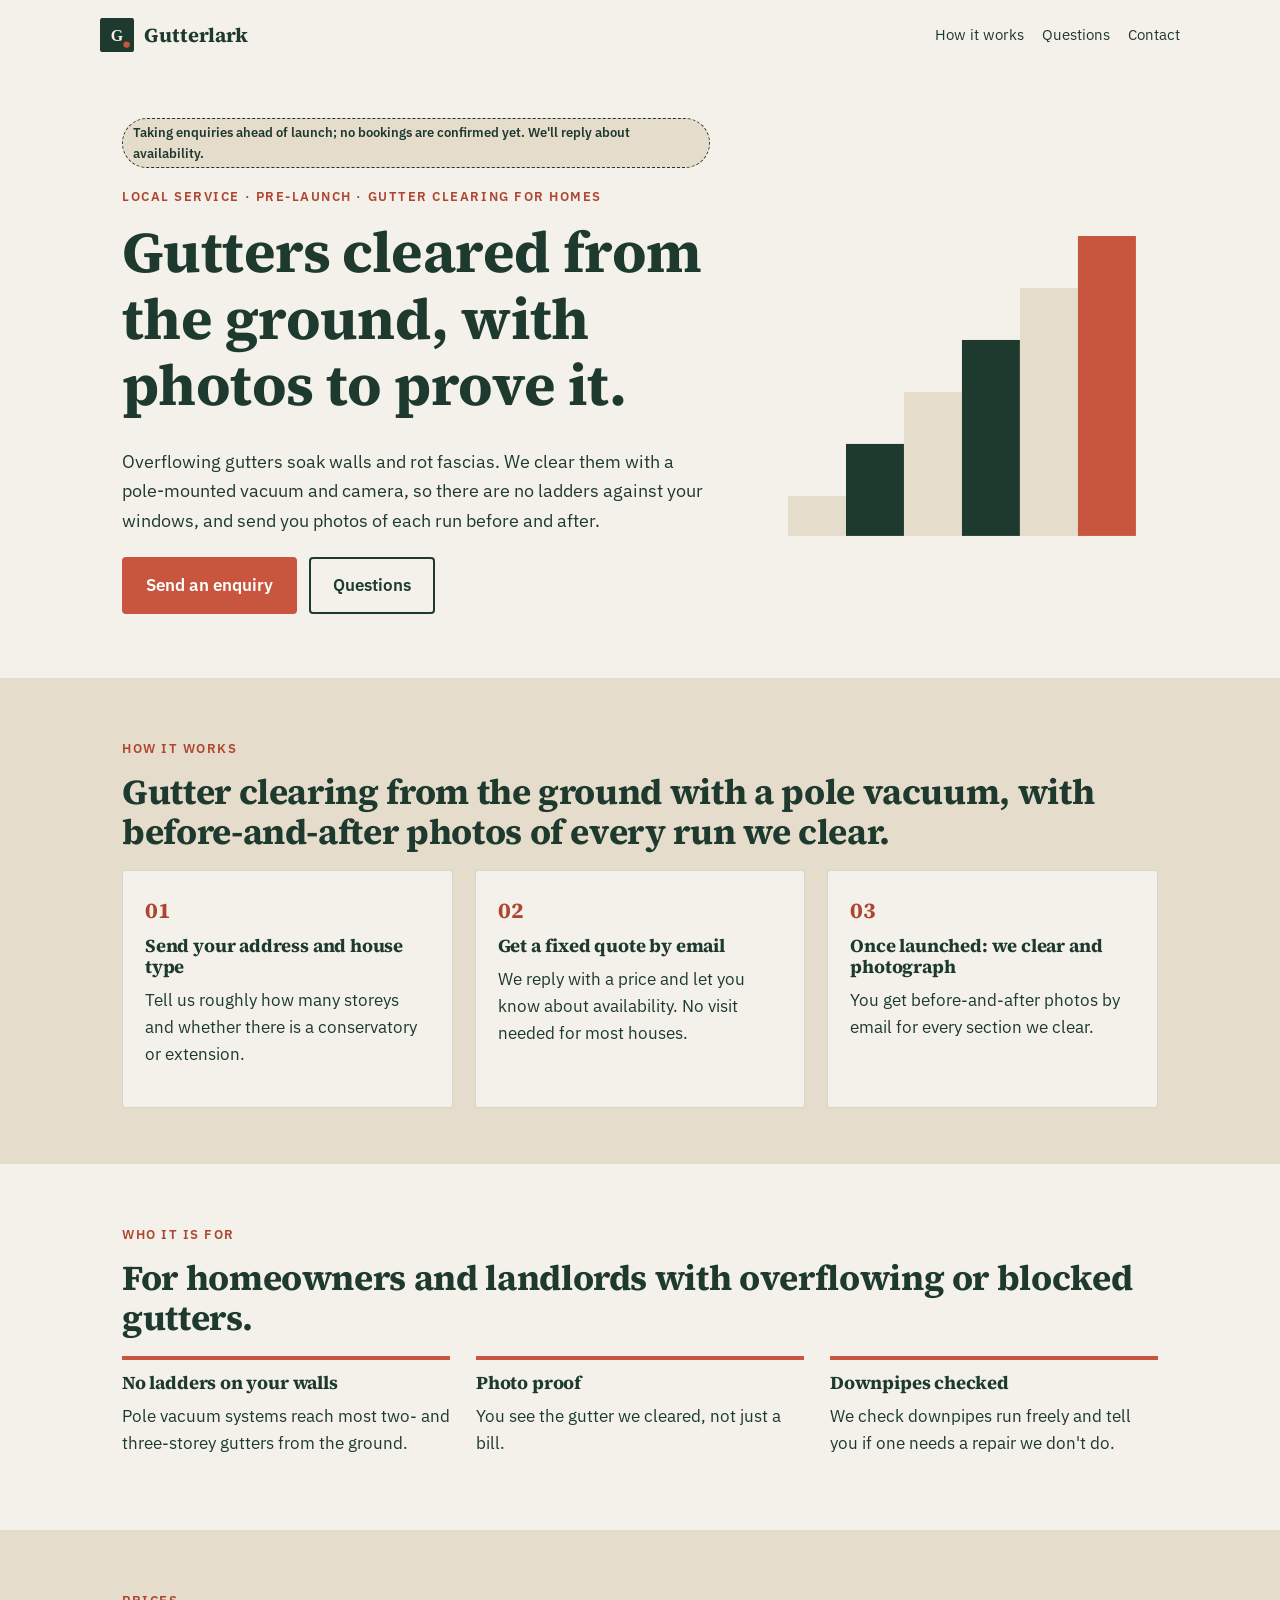
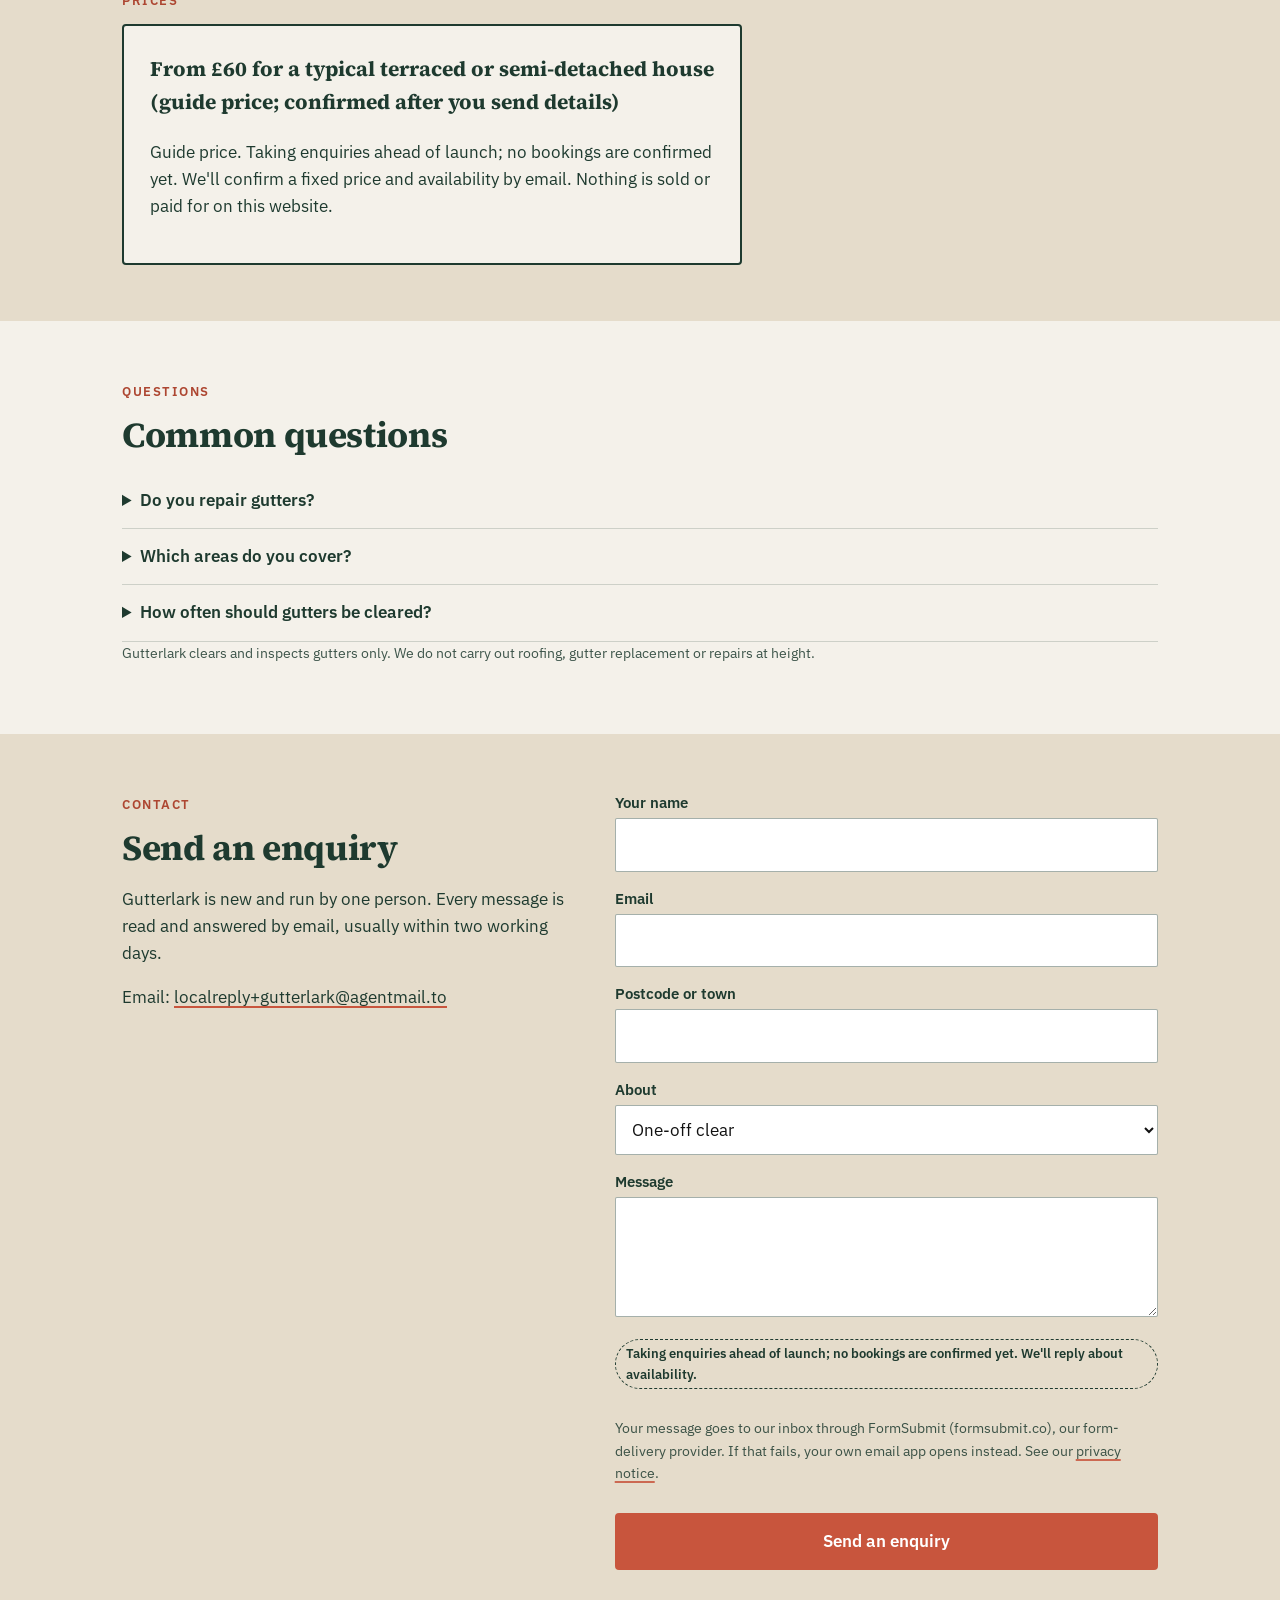
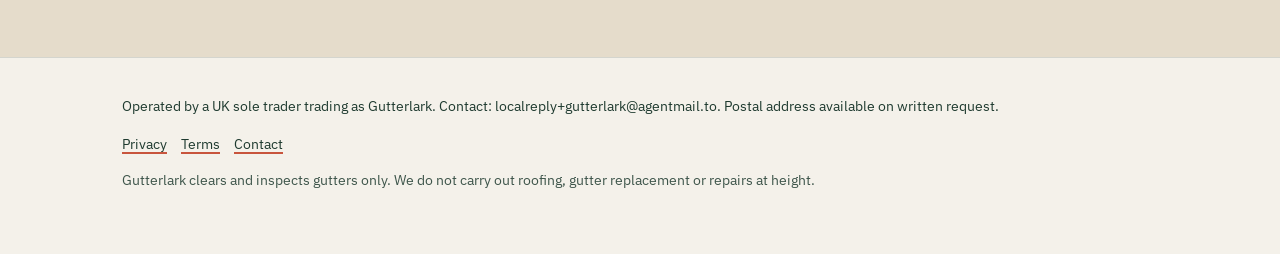
==== index.html @ 1322b107 "Publish site 2026-10-19 19:13 BST" ====
<!doctype html>
<html lang="en-GB">
<head>
<meta charset="utf-8">
<meta name="viewport" content="width=device-width, initial-scale=1">
<meta http-equiv="Content-Security-Policy" content="default-src 'self'; img-src 'self' data: https://localreplyloop.goatcounter.com; style-src 'self'; script-src 'self'; font-src 'self'; connect-src 'self' https://formsubmit.co; form-action 'self'; base-uri 'self'; object-src 'none'">
<meta name="referrer" content="strict-origin-when-cross-origin">
<title>Gutterlark: Gutters cleared from the ground, with photos to prove it</title>
<meta name="description" content="Gutter clearing from the ground with a pole vacuum, with before-and-after photos of every run we clear.">
<meta name="theme-color" content="#1E3A2F">
<meta property="og:type" content="website"><meta property="og:title" content="Gutterlark: Gutters cleared from the ground, with photos to prove it"><meta property="og:description" content="Gutter clearing from the ground with a pole vacuum, with before-and-after photos of every run we clear.">
<meta property="og:image" content="https://evanturner557-del.github.io/gutterlark/assets/og.png"><meta property="og:image:width" content="1200"><meta property="og:image:height" content="630">
<meta property="og:image:alt" content="Gutterlark: Gutters cleared from the ground, with photos to prove it."><meta property="og:site_name" content="Gutterlark"><meta property="og:locale" content="en_GB">
<meta property="og:url" content="https://evanturner557-del.github.io/gutterlark/"><meta name="twitter:card" content="summary_large_image">
<link rel="canonical" href="https://evanturner557-del.github.io/gutterlark/">
<link rel="icon" href="assets/favicon.svg" type="image/svg+xml">
<link rel="stylesheet" href="assets/site.css">
<script src="assets/config.js"></script>
<script src="assets/analytics.js" defer></script>
<script src="_shared/kit.js" defer></script>
</head>
<body>
<a class="skip" href="#main">Skip to content</a>
<header><div class="wrap top"><a class="brand" href="./"><svg viewBox="0 0 64 64" aria-hidden="true" width="34" height="34"><rect width="64" height="64" rx="4" fill="#1E3A2F"/><text x="32" y="43" text-anchor="middle" font-family="Georgia, serif" font-weight="700" font-size="30" fill="#F4F1EA">G</text><circle cx="50" cy="50" r="6" fill="#C8553D"/></svg>Gutterlark</a><nav aria-label="Primary"><a href="#how">How it works</a><a href="#faq">Questions</a><a href="#contact">Contact</a></nav></div></header><section class="hero"><div class="wrap"><div><span class="draft">Taking enquiries ahead of launch; no bookings are confirmed yet. We&#x27;ll reply about availability.</span><br><span class="eyebrow">Local service · pre-launch · Gutter clearing for homes</span><h1>Gutters cleared from the ground, with photos to prove it.</h1><p class="lede">Overflowing gutters soak walls and rot fascias. We clear them with a pole-mounted vacuum and camera, so there are no ladders against your windows, and send you photos of each run before and after.</p><div class="ctas"><a class="btn" href="#contact" data-cta="hero">Send an enquiry</a><a class="btn ghost" href="#faq" data-cta="hero-secondary">Questions</a></div></div><div class="art"><svg viewBox="0 0 400 400" role="img" aria-label="Decorative pattern" class="motif" preserveAspectRatio="xMidYMid slice"><rect x="30" y="330" width="58" height="40" fill="#E5DCCB"/><rect x="88" y="278" width="58" height="92" fill="#1E3A2F"/><rect x="146" y="226" width="58" height="144" fill="#E5DCCB"/><rect x="204" y="174" width="58" height="196" fill="#1E3A2F"/><rect x="262" y="122" width="58" height="248" fill="#E5DCCB"/><rect x="320" y="70" width="58" height="300" fill="#C8553D"/></svg></div></div></section>
<main id="main">
<section class="tint" id="how"><div class="wrap"><span class="eyebrow">How it works</span><h2>Gutter clearing from the ground with a pole vacuum, with before-and-after photos of every run we clear.</h2><div class="steps"><div class="step"><h3>Send your address and house type</h3><p>Tell us roughly how many storeys and whether there is a conservatory or extension.</p></div><div class="step"><h3>Get a fixed quote by email</h3><p>We reply with a price and let you know about availability. No visit needed for most houses.</p></div><div class="step"><h3>Once launched: we clear and photograph</h3><p>You get before-and-after photos by email for every section we clear.</p></div></div></div></section>
<section><div class="wrap"><span class="eyebrow">Who it is for</span><h2>For homeowners and landlords with overflowing or blocked gutters.</h2><div class="points"><div class="point"><h3>No ladders on your walls</h3><p>Pole vacuum systems reach most two- and three-storey gutters from the ground.</p></div><div class="point"><h3>Photo proof</h3><p>You see the gutter we cleared, not just a bill.</p></div><div class="point"><h3>Downpipes checked</h3><p>We check downpipes run freely and tell you if one needs a repair we don&#x27;t do.</p></div></div></div></section>
<section class="tint" id="price"><div class="wrap"><span class="eyebrow">Prices</span><div class="pricebox"><p class="price">From £60 for a typical terraced or semi-detached house (guide price; confirmed after you send details)</p><p>Guide price. Taking enquiries ahead of launch; no bookings are confirmed yet. We&#x27;ll confirm a fixed price and availability by email. Nothing is sold or paid for on this website.</p></div></div></section>
<section id="faq"><div class="wrap"><span class="eyebrow">Questions</span><h2>Common questions</h2><details><summary>Do you repair gutters?</summary><p>No. We clear and check them. If we see a cracked joint or a loose bracket we tell you, with a photo, so you can get it fixed by a roofer.</p></details><details><summary>Which areas do you cover?</summary><p>Send your postcode in the form. We will tell you straight away if you are outside the area we can reach.</p></details><details><summary>How often should gutters be cleared?</summary><p>Most houses need it once a year, more often near tall trees. We will not push a plan you do not need.</p></details><p class="fine" style="margin-top:18px">Gutterlark clears and inspects gutters only. We do not carry out roofing, gutter replacement or repairs at height.</p></div></section>
<section class="tint" id="contact"><div class="wrap contact-grid"><div><span class="eyebrow">Contact</span><h2>Send an enquiry</h2><p>Gutterlark is new and run by one person. Every message is read and answered by email, usually within two working days.</p><p>Email: <a href="mailto:localreply+gutterlark@agentmail.to">localreply+gutterlark@agentmail.to</a></p></div><form class="form" data-contact data-formsubmit="localreply+gutterlark@agentmail.to" data-email="localreply+gutterlark@agentmail.to" data-subject="Gutterlark enquiry" novalidate>
<div><label for="f-name">Your name</label><input id="f-name" name="name" autocomplete="name" required></div>
<div><label for="f-email">Email</label><input id="f-email" name="email" type="email" autocomplete="email" required></div>
<div><label for="f-postcode">Postcode or town</label><input id="f-postcode" name="postcode" autocomplete="postal-code"></div><div><label for="f-plan">About</label><select id="f-plan" name="plan"><option value="One-off clear">One-off clear</option><option value="Clear plus downpipe check">Clear plus downpipe check</option><option value="Landlord with several properties">Landlord with several properties</option></select></div>
<div><label for="f-message">Message</label><textarea id="f-message" name="message"></textarea></div>
<p class="draft">Taking enquiries ahead of launch; no bookings are confirmed yet. We&#x27;ll reply about availability.</p><p class="hint">Your message goes to our inbox through FormSubmit (formsubmit.co), our form-delivery provider. If that fails, your own email app opens instead. See our <a href="privacy.html">privacy notice</a>.</p>
<button class="btn" type="submit">Send an enquiry</button>
<p class="form-status" role="status" aria-live="polite"></p>
</form></div></section>
</main><footer><div class="wrap"><p>Operated by a UK sole trader trading as Gutterlark. Contact: localreply+gutterlark@agentmail.to. Postal address available on written request.</p>
<p><a href="privacy.html">Privacy</a><a href="terms.html">Terms</a><a href="./#contact">Contact</a></p>
<p class="fine">Gutterlark clears and inspects gutters only. We do not carry out roofing, gutter replacement or repairs at height.</p></div></footer>
</body></html>
---- assets/site.css ----
@font-face{font-family:'Source Serif 4';font-weight:700;font-style:normal;font-display:swap;src:url(fonts/source-serif-4-latin-700-normal.woff2) format('woff2')}
@font-face{font-family:'IBM Plex Sans';font-weight:400;font-style:normal;font-display:swap;src:url(fonts/ibm-plex-sans-latin-400-normal.woff2) format('woff2')}
@font-face{font-family:'IBM Plex Sans';font-weight:600;font-style:normal;font-display:swap;src:url(fonts/ibm-plex-sans-latin-600-normal.woff2) format('woff2')}
:root{--ink:#1E3A2F;--paper:#F4F1EA;--acc:#C8553D;--acc-text:#AD4631;--on-acc:#FFFFFF;--soft:#E5DCCB;--on-ink:#F4F1EA;--r:4px;--br:4px;--head:'Source Serif 4', Georgia, serif;--body:'IBM Plex Sans', system-ui, sans-serif}
*,*::before,*::after{box-sizing:border-box}html{scroll-behavior:smooth}@media (prefers-reduced-motion:reduce){html{scroll-behavior:auto}*{transition:none!important}}
body{margin:0;font-family:var(--body);color:var(--ink);background:var(--paper);line-height:1.6;font-size:17px;-webkit-font-smoothing:antialiased}
h1,h2,h3{font-family:var(--head);line-height:1.15;margin:0 0 .5em;letter-spacing:-.01em}h1{font-size:clamp(2.1rem,5vw,3.6rem)}h2{font-size:clamp(1.5rem,3vw,2.2rem)}h3{font-size:1.15rem}
p{margin:0 0 1em}a{color:var(--ink);text-decoration-color:var(--acc);text-underline-offset:3px;text-decoration-thickness:2px}
.wrap{max-width:1080px;margin:0 auto;padding:0 22px}.skip{position:absolute;left:-999px}.skip:focus{left:12px;top:12px;background:var(--ink);color:var(--on-ink);padding:8px 12px;z-index:9}
:focus-visible{outline:3px solid var(--acc);outline-offset:2px}
.top{display:flex;align-items:center;justify-content:space-between;padding:18px 0;gap:16px}.brand{display:flex;align-items:center;gap:10px;font-family:var(--head);font-weight:700;font-size:1.25rem;text-decoration:none}
.top nav a{margin-left:18px;font-size:.95rem;text-decoration:none}.top nav a:hover{text-decoration:underline}
.btn{display:inline-block;background:var(--acc);color:var(--on-acc);padding:13px 22px;border-radius:var(--br);font-weight:600;text-decoration:none;border:2px solid var(--acc);cursor:pointer;font:inherit;font-weight:600}
.btn:hover{filter:brightness(.94)}.btn.ghost{background:transparent;color:var(--ink);border-color:var(--ink)}
.eyebrow{display:inline-block;font-size:.8rem;letter-spacing:.12em;text-transform:uppercase;font-weight:600;color:var(--acc-text);margin-bottom:12px}
.hero{padding:48px 0 64px}.hero .lede{font-size:1.15rem;max-width:40em}.ctas{display:flex;gap:12px;flex-wrap:wrap;margin-top:22px}
.motif{width:100%;height:auto;max-width:420px;display:block}
.draft{display:inline-block;background:var(--soft);border:1px dashed var(--ink);padding:3px 10px;border-radius:999px;font-size:.82rem;font-weight:600;margin-bottom:14px}
section{padding:56px 0}.tint{background:var(--soft)}
.steps{display:grid;grid-template-columns:repeat(auto-fit,minmax(220px,1fr));gap:22px;counter-reset:s}
.step{padding:22px;border-radius:var(--r);background:var(--paper);border:1px solid color-mix(in srgb,var(--ink) 14%,transparent)}
.step::before{counter-increment:s;content:"0" counter(s);font-family:var(--head);font-weight:700;color:var(--acc-text);display:block;font-size:1.4rem;margin-bottom:6px}
.points{display:grid;grid-template-columns:repeat(auto-fit,minmax(240px,1fr));gap:26px}.point h3{border-top:4px solid var(--acc);padding-top:12px}
.price{font-family:var(--head);font-size:1.3rem;font-weight:700}.pricebox{border:2px solid var(--ink);border-radius:var(--r);padding:26px;max-width:620px;background:var(--paper)}
details{border-bottom:1px solid color-mix(in srgb,var(--ink) 18%,transparent);padding:14px 0}summary{cursor:pointer;font-weight:600}details p{margin-top:10px}
.form{display:grid;gap:14px;max-width:620px}.form label{font-weight:600;font-size:.95rem;display:block;margin-bottom:4px}
.form input,.form textarea,.form select{width:100%;padding:12px;border:1.5px solid color-mix(in srgb,var(--ink) 40%,transparent);border-radius:calc(var(--r)/2);font:inherit;background:#fff;color:#111}
.form textarea{min-height:120px}.hint,.fine{font-size:.88rem;opacity:.85}.form-status{font-weight:600}
.contact-grid{display:grid;grid-template-columns:1fr 1.2fr;gap:40px}@media(max-width:800px){.contact-grid{grid-template-columns:1fr}.top nav{display:none}}
footer{padding:36px 0 48px;font-size:.9rem;border-top:1px solid color-mix(in srgb,var(--ink) 15%,transparent)}footer a{margin-right:14px}
.tool{background:var(--paper);border:2px solid var(--ink);border-radius:var(--r);padding:26px;max-width:640px}.tool .row{display:grid;grid-template-columns:1fr 140px;gap:12px;align-items:center;margin-bottom:10px}
.tool input[type=number]{padding:10px;border:1.5px solid var(--ink);border-radius:8px;font:inherit;width:100%}.result{margin-top:16px;padding:16px;background:var(--soft);border-radius:calc(var(--r)/2);min-height:3em}
.check h3{margin-top:18px}.check label{display:flex;gap:10px;align-items:flex-start;padding:6px 0}.check input{width:20px;height:20px;accent-color:var(--acc)}
.legal{max-width:760px}.legal h2{font-size:1.3rem;margin-top:1.6em}
.hero .wrap{display:grid;grid-template-columns:1.25fr .85fr;gap:48px;align-items:center}@media(max-width:800px){.hero .wrap{grid-template-columns:1fr}.hero .art{max-width:280px}}
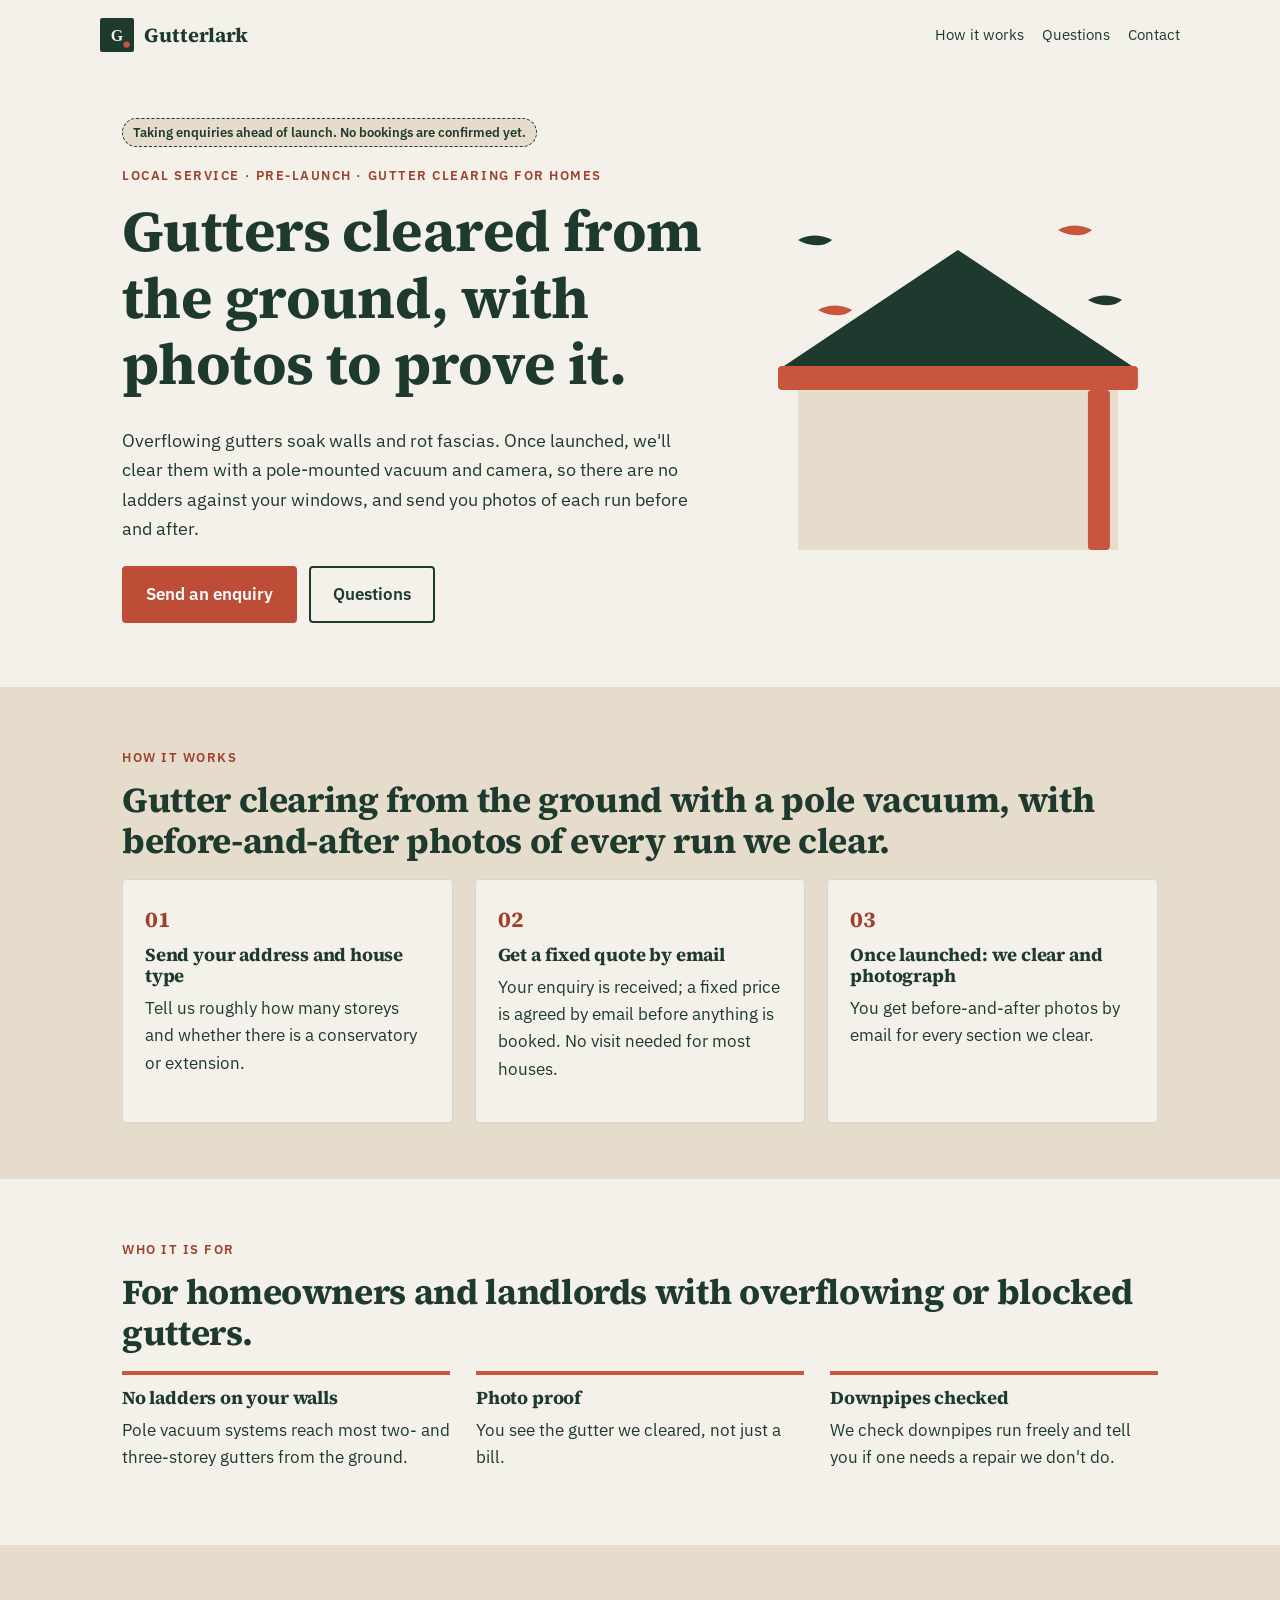
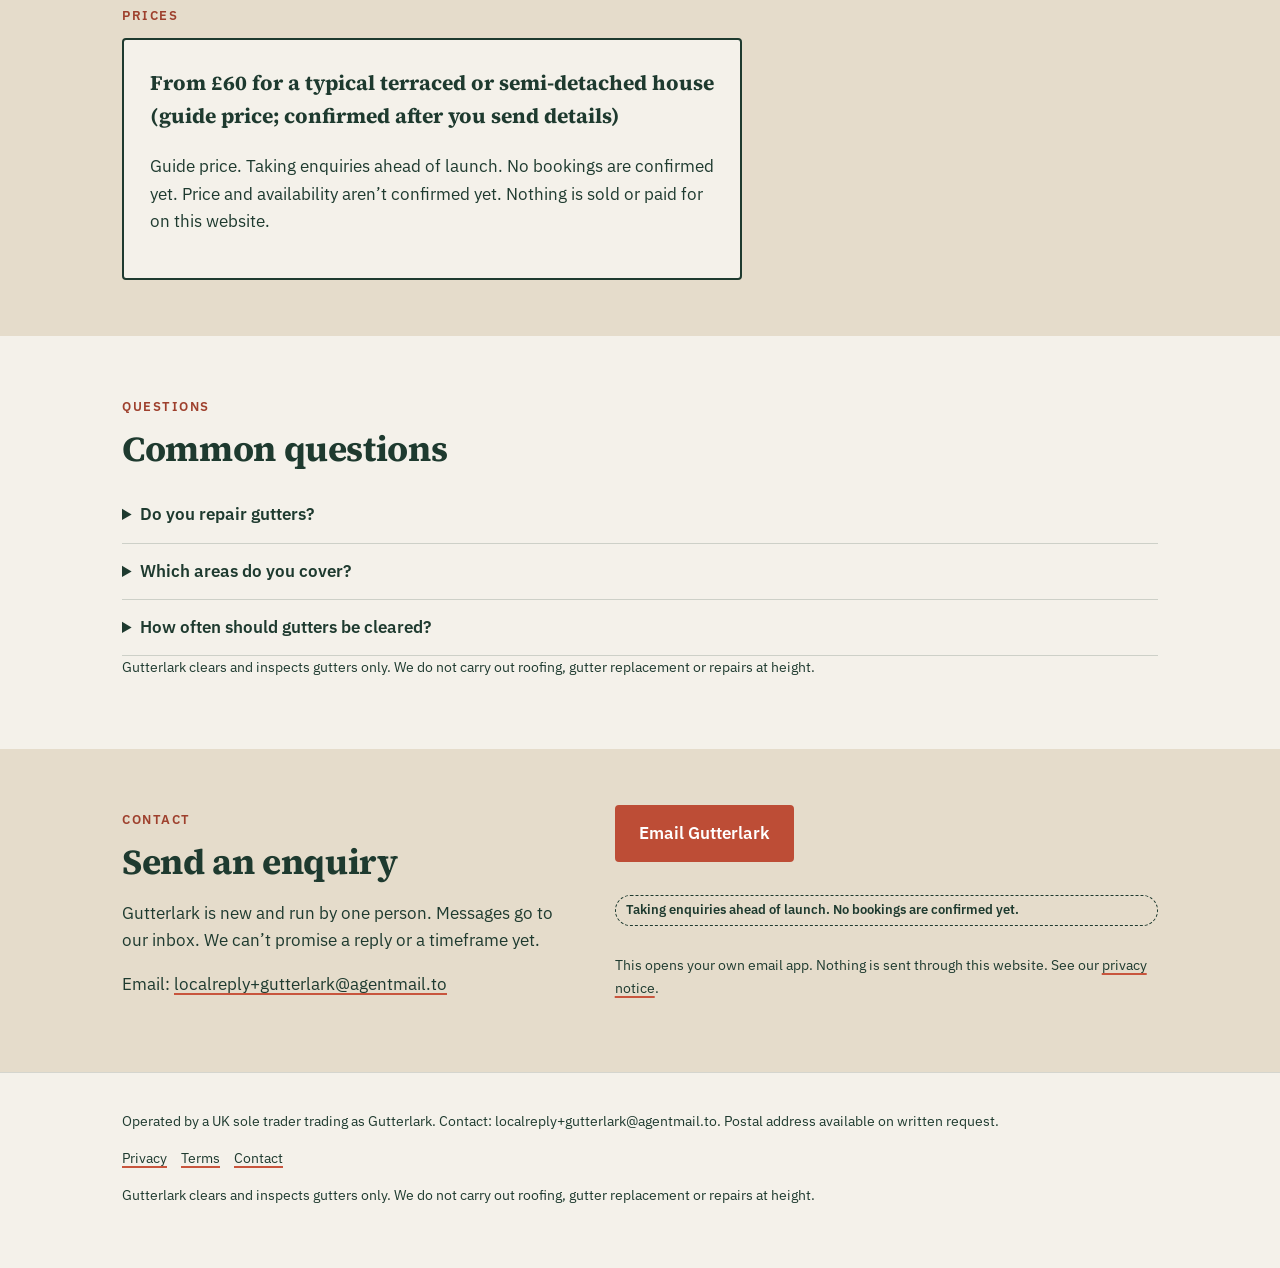
==== commit e5ec38f9: "Publish site 2026-10-21 08:27 BST" ====
--- a/index.html
+++ b/index.html
@@ -3,7 +3,7 @@
 <head>
 <meta charset="utf-8">
 <meta name="viewport" content="width=device-width, initial-scale=1">
-<meta http-equiv="Content-Security-Policy" content="default-src 'self'; img-src 'self' data: https://localreplyloop.goatcounter.com; style-src 'self'; script-src 'self'; font-src 'self'; connect-src 'self' https://formsubmit.co; form-action 'self'; base-uri 'self'; object-src 'none'">
+<meta http-equiv="Content-Security-Policy" content="default-src 'self'; img-src 'self' data: https://localreplyloop.goatcounter.com; style-src 'self'; script-src 'self'; font-src 'self'; connect-src 'self'; form-action 'self'; base-uri 'self'; object-src 'none'">
 <meta name="referrer" content="strict-origin-when-cross-origin">
 <title>Gutterlark: Gutters cleared from the ground, with photos to prove it</title>
 <meta name="description" content="Gutter clearing from the ground with a pole vacuum, with before-and-after photos of every run we clear.">
@@ -21,21 +21,14 @@
 </head>
 <body>
 <a class="skip" href="#main">Skip to content</a>
-<header><div class="wrap top"><a class="brand" href="./"><svg viewBox="0 0 64 64" aria-hidden="true" width="34" height="34"><rect width="64" height="64" rx="4" fill="#1E3A2F"/><text x="32" y="43" text-anchor="middle" font-family="Georgia, serif" font-weight="700" font-size="30" fill="#F4F1EA">G</text><circle cx="50" cy="50" r="6" fill="#C8553D"/></svg>Gutterlark</a><nav aria-label="Primary"><a href="#how">How it works</a><a href="#faq">Questions</a><a href="#contact">Contact</a></nav></div></header><section class="hero"><div class="wrap"><div><span class="draft">Taking enquiries ahead of launch; no bookings are confirmed yet. We&#x27;ll reply about availability.</span><br><span class="eyebrow">Local service · pre-launch · Gutter clearing for homes</span><h1>Gutters cleared from the ground, with photos to prove it.</h1><p class="lede">Overflowing gutters soak walls and rot fascias. We clear them with a pole-mounted vacuum and camera, so there are no ladders against your windows, and send you photos of each run before and after.</p><div class="ctas"><a class="btn" href="#contact" data-cta="hero">Send an enquiry</a><a class="btn ghost" href="#faq" data-cta="hero-secondary">Questions</a></div></div><div class="art"><svg viewBox="0 0 400 400" role="img" aria-label="Decorative pattern" class="motif" preserveAspectRatio="xMidYMid slice"><rect x="30" y="330" width="58" height="40" fill="#E5DCCB"/><rect x="88" y="278" width="58" height="92" fill="#1E3A2F"/><rect x="146" y="226" width="58" height="144" fill="#E5DCCB"/><rect x="204" y="174" width="58" height="196" fill="#1E3A2F"/><rect x="262" y="122" width="58" height="248" fill="#E5DCCB"/><rect x="320" y="70" width="58" height="300" fill="#C8553D"/></svg></div></div></section>
+<header><div class="wrap top"><a class="brand" href="./"><svg viewBox="0 0 64 64" aria-hidden="true" width="34" height="34"><rect width="64" height="64" rx="4" fill="#1E3A2F"/><text x="32" y="43" text-anchor="middle" font-family="Georgia, serif" font-weight="700" font-size="30" fill="#F4F1EA">G</text><circle cx="50" cy="50" r="6" fill="#C8553D"/></svg>Gutterlark</a><nav aria-label="Primary"><a href="#how">How it works</a><a href="#faq">Questions</a><a href="#contact">Contact</a></nav></div></header>
 <main id="main">
-<section class="tint" id="how"><div class="wrap"><span class="eyebrow">How it works</span><h2>Gutter clearing from the ground with a pole vacuum, with before-and-after photos of every run we clear.</h2><div class="steps"><div class="step"><h3>Send your address and house type</h3><p>Tell us roughly how many storeys and whether there is a conservatory or extension.</p></div><div class="step"><h3>Get a fixed quote by email</h3><p>We reply with a price and let you know about availability. No visit needed for most houses.</p></div><div class="step"><h3>Once launched: we clear and photograph</h3><p>You get before-and-after photos by email for every section we clear.</p></div></div></div></section>
+<section class="hero"><div class="wrap"><div><span class="draft">Taking enquiries ahead of launch. No bookings are confirmed yet.</span><br><span class="eyebrow">Local service · pre-launch · Gutter clearing for homes</span><h1>Gutters cleared from the ground, with photos to prove it.</h1><p class="lede">Overflowing gutters soak walls and rot fascias. Once launched, we&#x27;ll clear them with a pole-mounted vacuum and camera, so there are no ladders against your windows, and send you photos of each run before and after.</p><div class="ctas"><a class="btn" href="#contact" data-cta="hero">Send an enquiry</a><a class="btn ghost" href="#faq" data-cta="hero-secondary">Questions</a></div></div><div class="art"><svg viewBox="0 0 400 400" aria-hidden="true" focusable="false" class="motif"><path d="M20 200 L200 80 L380 200Z" fill="#1E3A2F"/><rect x="40" y="200" width="320" height="180" fill="#E5DCCB"/><rect x="20" y="196" width="360" height="24" rx="4" fill="#C8553D"/><rect x="330" y="220" width="22" height="160" rx="4" fill="#C8553D"/><path d="M40 70 c18 -10 34 0 34 0 c-14 12 -34 0 -34 0z" fill="#1E3A2F"/><path d="M300 60 c18 -10 34 0 34 0 c-14 12 -34 0 -34 0z" fill="#C8553D"/><path d="M330 130 c18 -10 34 0 34 0 c-14 12 -34 0 -34 0z" fill="#1E3A2F"/><path d="M60 140 c18 -10 34 0 34 0 c-14 12 -34 0 -34 0z" fill="#C8553D"/></svg></div></div></section>
+<section class="tint" id="how"><div class="wrap"><span class="eyebrow">How it works</span><h2>Gutter clearing from the ground with a pole vacuum, with before-and-after photos of every run we clear.</h2><div class="steps"><div class="step"><h3>Send your address and house type</h3><p>Tell us roughly how many storeys and whether there is a conservatory or extension.</p></div><div class="step"><h3>Get a fixed quote by email</h3><p>Your enquiry is received; a fixed price is agreed by email before anything is booked. No visit needed for most houses.</p></div><div class="step"><h3>Once launched: we clear and photograph</h3><p>You get before-and-after photos by email for every section we clear.</p></div></div></div></section>
 <section><div class="wrap"><span class="eyebrow">Who it is for</span><h2>For homeowners and landlords with overflowing or blocked gutters.</h2><div class="points"><div class="point"><h3>No ladders on your walls</h3><p>Pole vacuum systems reach most two- and three-storey gutters from the ground.</p></div><div class="point"><h3>Photo proof</h3><p>You see the gutter we cleared, not just a bill.</p></div><div class="point"><h3>Downpipes checked</h3><p>We check downpipes run freely and tell you if one needs a repair we don&#x27;t do.</p></div></div></div></section>
-<section class="tint" id="price"><div class="wrap"><span class="eyebrow">Prices</span><div class="pricebox"><p class="price">From £60 for a typical terraced or semi-detached house (guide price; confirmed after you send details)</p><p>Guide price. Taking enquiries ahead of launch; no bookings are confirmed yet. We&#x27;ll confirm a fixed price and availability by email. Nothing is sold or paid for on this website.</p></div></div></section>
+<section class="tint" id="price"><div class="wrap"><span class="eyebrow">Prices</span><div class="pricebox"><p class="price">From £60 for a typical terraced or semi-detached house (guide price; confirmed after you send details)</p><p>Guide price. Taking enquiries ahead of launch. No bookings are confirmed yet. Price and availability aren’t confirmed yet. Nothing is sold or paid for on this website.</p></div></div></section>
 <section id="faq"><div class="wrap"><span class="eyebrow">Questions</span><h2>Common questions</h2><details><summary>Do you repair gutters?</summary><p>No. We clear and check them. If we see a cracked joint or a loose bracket we tell you, with a photo, so you can get it fixed by a roofer.</p></details><details><summary>Which areas do you cover?</summary><p>Send your postcode in the form. We will tell you straight away if you are outside the area we can reach.</p></details><details><summary>How often should gutters be cleared?</summary><p>Most houses need it once a year, more often near tall trees. We will not push a plan you do not need.</p></details><p class="fine" style="margin-top:18px">Gutterlark clears and inspects gutters only. We do not carry out roofing, gutter replacement or repairs at height.</p></div></section>
-<section class="tint" id="contact"><div class="wrap contact-grid"><div><span class="eyebrow">Contact</span><h2>Send an enquiry</h2><p>Gutterlark is new and run by one person. Every message is read and answered by email, usually within two working days.</p><p>Email: <a href="mailto:localreply+gutterlark@agentmail.to">localreply+gutterlark@agentmail.to</a></p></div><form class="form" data-contact data-formsubmit="localreply+gutterlark@agentmail.to" data-email="localreply+gutterlark@agentmail.to" data-subject="Gutterlark enquiry" novalidate>
-<div><label for="f-name">Your name</label><input id="f-name" name="name" autocomplete="name" required></div>
-<div><label for="f-email">Email</label><input id="f-email" name="email" type="email" autocomplete="email" required></div>
-<div><label for="f-postcode">Postcode or town</label><input id="f-postcode" name="postcode" autocomplete="postal-code"></div><div><label for="f-plan">About</label><select id="f-plan" name="plan"><option value="One-off clear">One-off clear</option><option value="Clear plus downpipe check">Clear plus downpipe check</option><option value="Landlord with several properties">Landlord with several properties</option></select></div>
-<div><label for="f-message">Message</label><textarea id="f-message" name="message"></textarea></div>
-<p class="draft">Taking enquiries ahead of launch; no bookings are confirmed yet. We&#x27;ll reply about availability.</p><p class="hint">Your message goes to our inbox through FormSubmit (formsubmit.co), our form-delivery provider. If that fails, your own email app opens instead. See our <a href="privacy.html">privacy notice</a>.</p>
-<button class="btn" type="submit">Send an enquiry</button>
-<p class="form-status" role="status" aria-live="polite"></p>
-</form></div></section>
+<section class="tint" id="contact"><div class="wrap contact-grid"><div><span class="eyebrow">Contact</span><h2>Send an enquiry</h2><p>Gutterlark is new and run by one person. Messages go to our inbox. We can’t promise a reply or a timeframe yet.</p><p>Email: <a href="mailto:localreply+gutterlark@agentmail.to">localreply+gutterlark@agentmail.to</a></p></div><div class="form contact-mail"><p><a class="btn" href="mailto:localreply+gutterlark@agentmail.to?subject=%5BGutterlark%5D%20Enquiry" data-cta="enquire">Email Gutterlark</a></p><p class="draft">Taking enquiries ahead of launch. No bookings are confirmed yet.</p><p class="hint">This opens your own email app. Nothing is sent through this website. See our <a href="privacy.html">privacy notice</a>.</p></div></div></section>
 </main><footer><div class="wrap"><p>Operated by a UK sole trader trading as Gutterlark. Contact: localreply+gutterlark@agentmail.to. Postal address available on written request.</p>
 <p><a href="privacy.html">Privacy</a><a href="terms.html">Terms</a><a href="./#contact">Contact</a></p>
 <p class="fine">Gutterlark clears and inspects gutters only. We do not carry out roofing, gutter replacement or repairs at height.</p></div></footer>
--- a/assets/site.css
+++ b/assets/site.css
@@ -1,7 +1,7 @@
 @font-face{font-family:'Source Serif 4';font-weight:700;font-style:normal;font-display:swap;src:url(fonts/source-serif-4-latin-700-normal.woff2) format('woff2')}
 @font-face{font-family:'IBM Plex Sans';font-weight:400;font-style:normal;font-display:swap;src:url(fonts/ibm-plex-sans-latin-400-normal.woff2) format('woff2')}
 @font-face{font-family:'IBM Plex Sans';font-weight:600;font-style:normal;font-display:swap;src:url(fonts/ibm-plex-sans-latin-600-normal.woff2) format('woff2')}
-:root{--ink:#1E3A2F;--paper:#F4F1EA;--acc:#C8553D;--acc-text:#AD4631;--on-acc:#FFFFFF;--soft:#E5DCCB;--on-ink:#F4F1EA;--r:4px;--br:4px;--head:'Source Serif 4', Georgia, serif;--body:'IBM Plex Sans', system-ui, sans-serif}
+:root{--ink:#1E3A2F;--paper:#F4F1EA;--acc:#C8553D;--acc-text:#9E402D;--on-acc:#FFFFFF;--acc-btn:#BD4D36;--soft:#E5DCCB;--on-ink:#F4F1EA;--r:4px;--br:4px;--head:'Source Serif 4', Georgia, serif;--body:'IBM Plex Sans', system-ui, sans-serif}
 *,*::before,*::after{box-sizing:border-box}html{scroll-behavior:smooth}@media (prefers-reduced-motion:reduce){html{scroll-behavior:auto}*{transition:none!important}}
 body{margin:0;font-family:var(--body);color:var(--ink);background:var(--paper);line-height:1.6;font-size:17px;-webkit-font-smoothing:antialiased}
 h1,h2,h3{font-family:var(--head);line-height:1.15;margin:0 0 .5em;letter-spacing:-.01em}h1{font-size:clamp(2.1rem,5vw,3.6rem)}h2{font-size:clamp(1.5rem,3vw,2.2rem)}h3{font-size:1.15rem}
@@ -10,11 +10,11 @@
 :focus-visible{outline:3px solid var(--acc);outline-offset:2px}
 .top{display:flex;align-items:center;justify-content:space-between;padding:18px 0;gap:16px}.brand{display:flex;align-items:center;gap:10px;font-family:var(--head);font-weight:700;font-size:1.25rem;text-decoration:none}
 .top nav a{margin-left:18px;font-size:.95rem;text-decoration:none}.top nav a:hover{text-decoration:underline}
-.btn{display:inline-block;background:var(--acc);color:var(--on-acc);padding:13px 22px;border-radius:var(--br);font-weight:600;text-decoration:none;border:2px solid var(--acc);cursor:pointer;font:inherit;font-weight:600}
-.btn:hover{filter:brightness(.94)}.btn.ghost{background:transparent;color:var(--ink);border-color:var(--ink)}
+.btn{display:inline-block;background:var(--acc-btn);color:var(--on-acc);padding:13px 22px;border-radius:var(--br);font-weight:600;text-decoration:none;border:2px solid var(--acc-btn);cursor:pointer;font:inherit;font-weight:600}
+.btn:hover{filter:none;box-shadow:inset 0 0 0 2px currentColor}.btn.ghost{background:transparent;color:var(--ink);border-color:var(--ink)}
 .eyebrow{display:inline-block;font-size:.8rem;letter-spacing:.12em;text-transform:uppercase;font-weight:600;color:var(--acc-text);margin-bottom:12px}
 .hero{padding:48px 0 64px}.hero .lede{font-size:1.15rem;max-width:40em}.ctas{display:flex;gap:12px;flex-wrap:wrap;margin-top:22px}
-.motif{width:100%;height:auto;max-width:420px;display:block}
+.motif{width:100%;height:auto;max-width:420px;display:block}.art{margin:0}
 .draft{display:inline-block;background:var(--soft);border:1px dashed var(--ink);padding:3px 10px;border-radius:999px;font-size:.82rem;font-weight:600;margin-bottom:14px}
 section{padding:56px 0}.tint{background:var(--soft)}
 .steps{display:grid;grid-template-columns:repeat(auto-fit,minmax(220px,1fr));gap:22px;counter-reset:s}
@@ -25,11 +25,11 @@
 details{border-bottom:1px solid color-mix(in srgb,var(--ink) 18%,transparent);padding:14px 0}summary{cursor:pointer;font-weight:600}details p{margin-top:10px}
 .form{display:grid;gap:14px;max-width:620px}.form label{font-weight:600;font-size:.95rem;display:block;margin-bottom:4px}
 .form input,.form textarea,.form select{width:100%;padding:12px;border:1.5px solid color-mix(in srgb,var(--ink) 40%,transparent);border-radius:calc(var(--r)/2);font:inherit;background:#fff;color:#111}
-.form textarea{min-height:120px}.hint,.fine{font-size:.88rem;opacity:.85}.form-status{font-weight:600}
-.contact-grid{display:grid;grid-template-columns:1fr 1.2fr;gap:40px}@media(max-width:800px){.contact-grid{grid-template-columns:1fr}.top nav{display:none}}
+.form textarea{min-height:120px}.hint,.fine{font-size:.88rem}.form-status{font-weight:600}
+.contact-grid{display:grid;grid-template-columns:1fr 1.2fr;gap:40px}@media(max-width:800px){.contact-grid{grid-template-columns:1fr}.top nav a:not([href="#contact"]){display:none}.top nav a{margin-left:0;padding:10px 0;font-weight:600}}
 footer{padding:36px 0 48px;font-size:.9rem;border-top:1px solid color-mix(in srgb,var(--ink) 15%,transparent)}footer a{margin-right:14px}
 .tool{background:var(--paper);border:2px solid var(--ink);border-radius:var(--r);padding:26px;max-width:640px}.tool .row{display:grid;grid-template-columns:1fr 140px;gap:12px;align-items:center;margin-bottom:10px}
 .tool input[type=number]{padding:10px;border:1.5px solid var(--ink);border-radius:8px;font:inherit;width:100%}.result{margin-top:16px;padding:16px;background:var(--soft);border-radius:calc(var(--r)/2);min-height:3em}
 .check h3{margin-top:18px}.check label{display:flex;gap:10px;align-items:flex-start;padding:6px 0}.check input{width:20px;height:20px;accent-color:var(--acc)}
 .legal{max-width:760px}.legal h2{font-size:1.3rem;margin-top:1.6em}
-.hero .wrap{display:grid;grid-template-columns:1.25fr .85fr;gap:48px;align-items:center}@media(max-width:800px){.hero .wrap{grid-template-columns:1fr}.hero .art{max-width:280px}}
+.hero .wrap{display:grid;grid-template-columns:1.25fr .85fr;gap:48px;align-items:center}@media(max-width:800px){.hero .wrap{grid-template-columns:1fr}.hero .art{max-width:180px;margin-top:-8px}}
